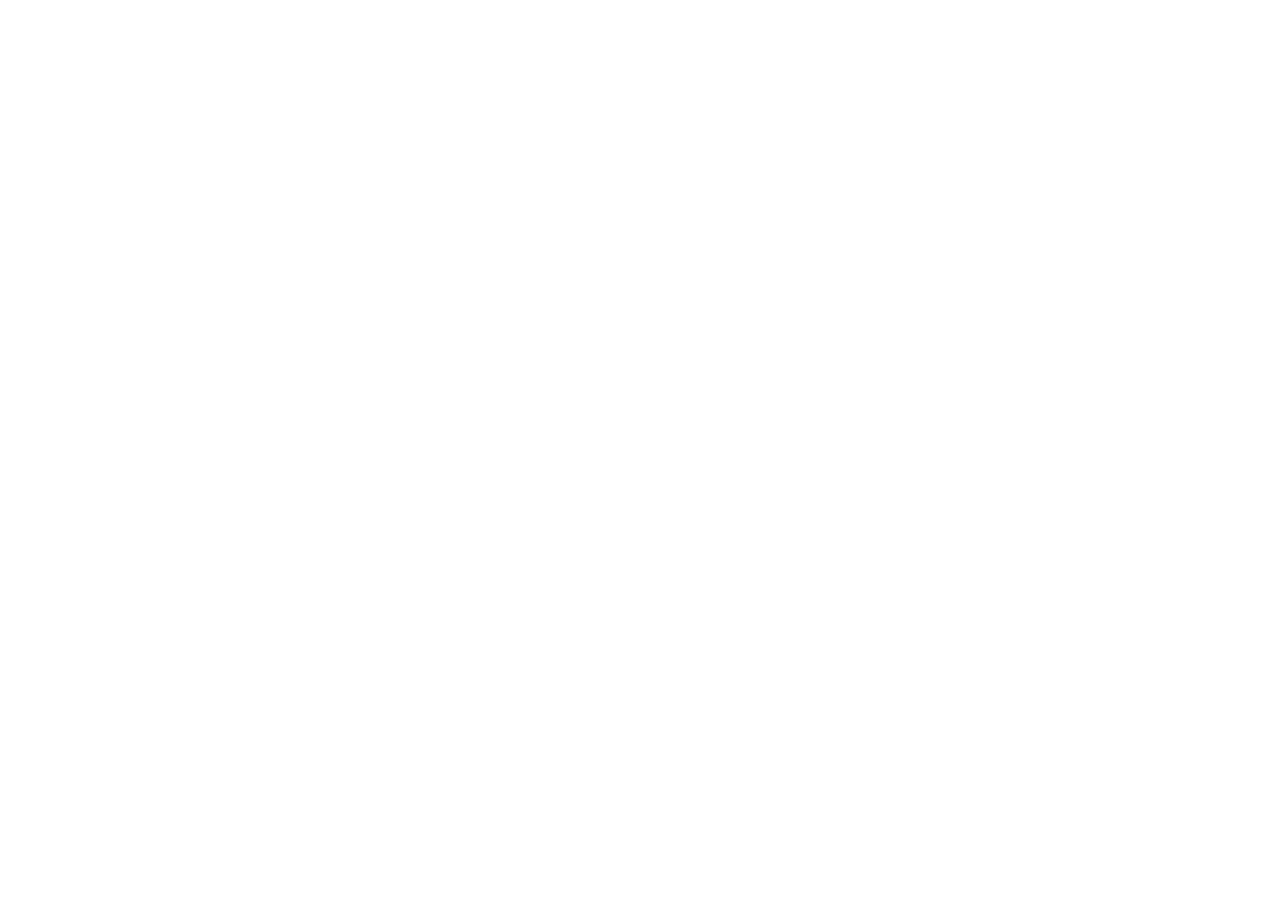
==== index.html @ 2172cc16 "commit before UI" ====
<!DOCTYPE html>
<html lang="en">
<head>
    <meta charset="UTF-8">
    <meta http-equiv="X-UA-Compatible" content="IE=edge">
    <meta name="viewport" content="width=device-width, initial-scale=1.0">
    <title>Document</title>
    <script src="script.js" defer></script>
</head>
<body>
    
</body>
</html>
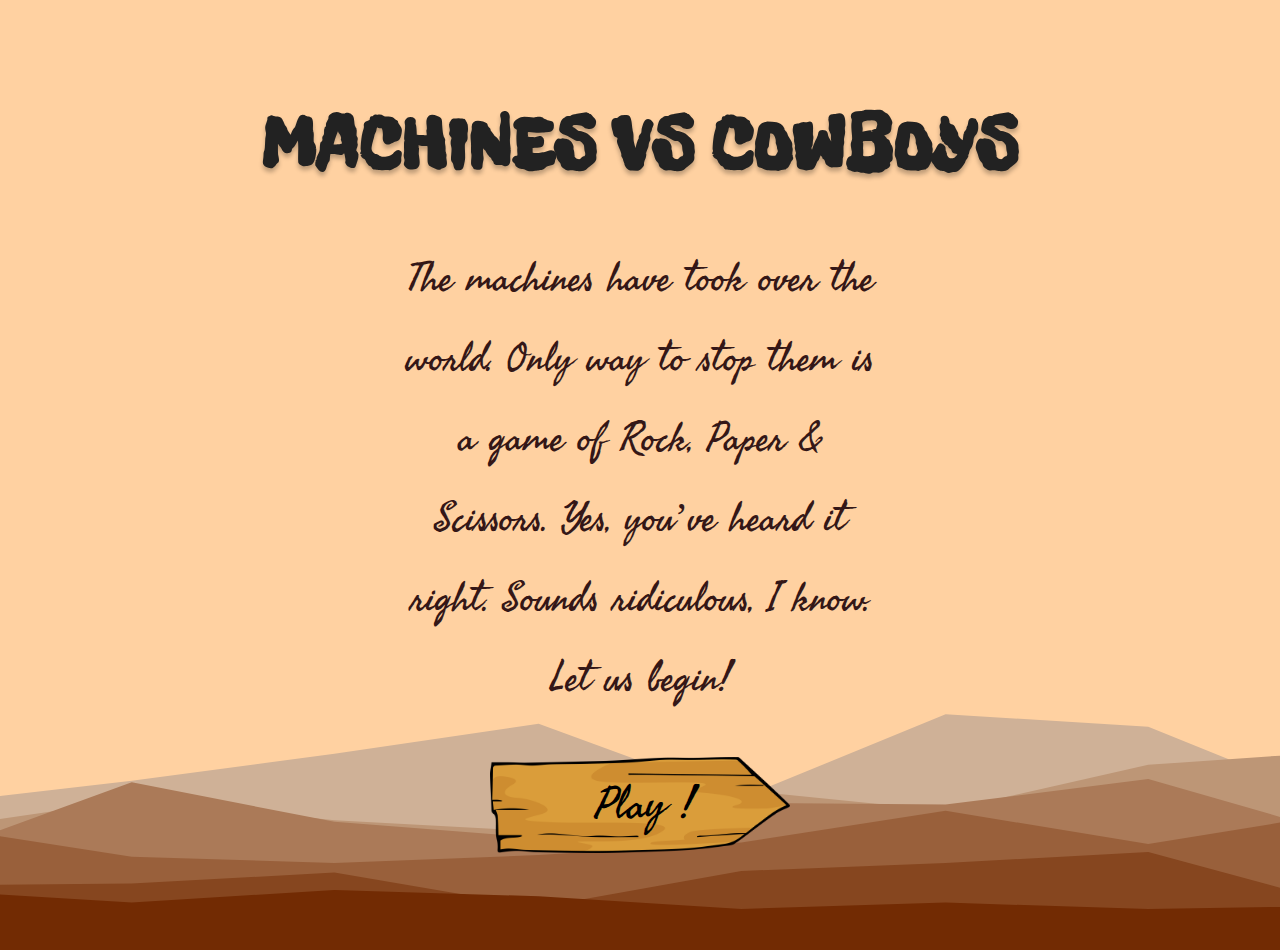
==== commit 407a6d64: "finished adding an intro page "index.html" added stylesheets" ====
--- a/index.html
+++ b/index.html
@@ -1,13 +1,26 @@
 <!DOCTYPE html>
 <html lang="en">
-<head>
-    <meta charset="UTF-8">
-    <meta http-equiv="X-UA-Compatible" content="IE=edge">
-    <meta name="viewport" content="width=device-width, initial-scale=1.0">
-    <title>Document</title>
-    <script src="script.js" defer></script>
-</head>
-<body>
-    
-</body>
-</html>+  <head>
+    <meta charset="UTF-8" />
+    <meta http-equiv="X-UA-Compatible" content="IE=edge" />
+    <meta name="viewport" content="width=device-width, initial-scale=1.0" />
+    <title>Rock, Paper, Scissors</title>
+    <link rel="stylesheet" href="styles/normalize.css" />
+    <link rel="preconnect" href="https://fonts.googleapis.com" />
+    <link rel="preconnect" href="https://fonts.gstatic.com" crossorigin />
+    <link
+      href="https://fonts.googleapis.com/css2?family=Freckle+Face&family=Freehand&display=swap"
+      rel="stylesheet"
+    />
+    <link rel="stylesheet" href="styles/style.css">
+    <!-- <script src="script.js" defer></script> -->
+  </head>
+  <body>
+    <h1>MACHINES VS COWBOYS</h1>
+    <p>The machines have took over the world. Only way to stop them is a game of Rock, Paper & Scissors. Yes, you’ve heard it right. Sounds ridiculous, I know. Let us begin!</p>
+    <div class="container">
+        <a href="game.html"><img src="images/button-wood.png" class="button"></a>
+        <a href="game.html"src class="button-text">Play !</a>
+    </div>
+  </body>
+</html>
--- a/styles/style.css
+++ b/styles/style.css
@@ -0,0 +1,60 @@
+:root{
+    --var-headings: #000000;
+    --var-intro: #341717;
+    --var-texts: #222;
+}
+
+html{
+    font-size: 62.5%;
+    font-family: 'Freckle Face', cursive;
+}
+
+body{
+    background: url("/images/bg-img.svg");
+    height:100vh;
+    background-position: center;
+    background-repeat: no-repeat;
+    background-size: cover;
+}
+
+h1{
+    color: var(--var-texts);
+    text-align: center;
+    text-shadow: 0 4px 4px rgba(0, 0, 0, 0.25);
+    font-size: 7.5rem;
+    text-transform: uppercase;
+    padding-top: 5rem;
+}
+
+p{
+    color: var(--var-intro);
+    text-align:center;
+    font-size: 4rem;
+    font-family: 'Freehand', cursive;
+    font-style: normal;
+    line-height: 8rem;
+    padding: 0 40rem;
+}
+
+a{
+    text-decoration: none;
+    color: var(--var-headings);
+}
+
+.container{
+    position: relative;
+    text-align: center;
+}
+
+.button{
+    width: 30rem;
+    height: auto;
+}
+
+.button-text{
+    font-family: 'Freehand', cursive;
+    position: absolute;
+    top:20%;
+    left:46.5%;
+    font-size: 4.5rem;
+}